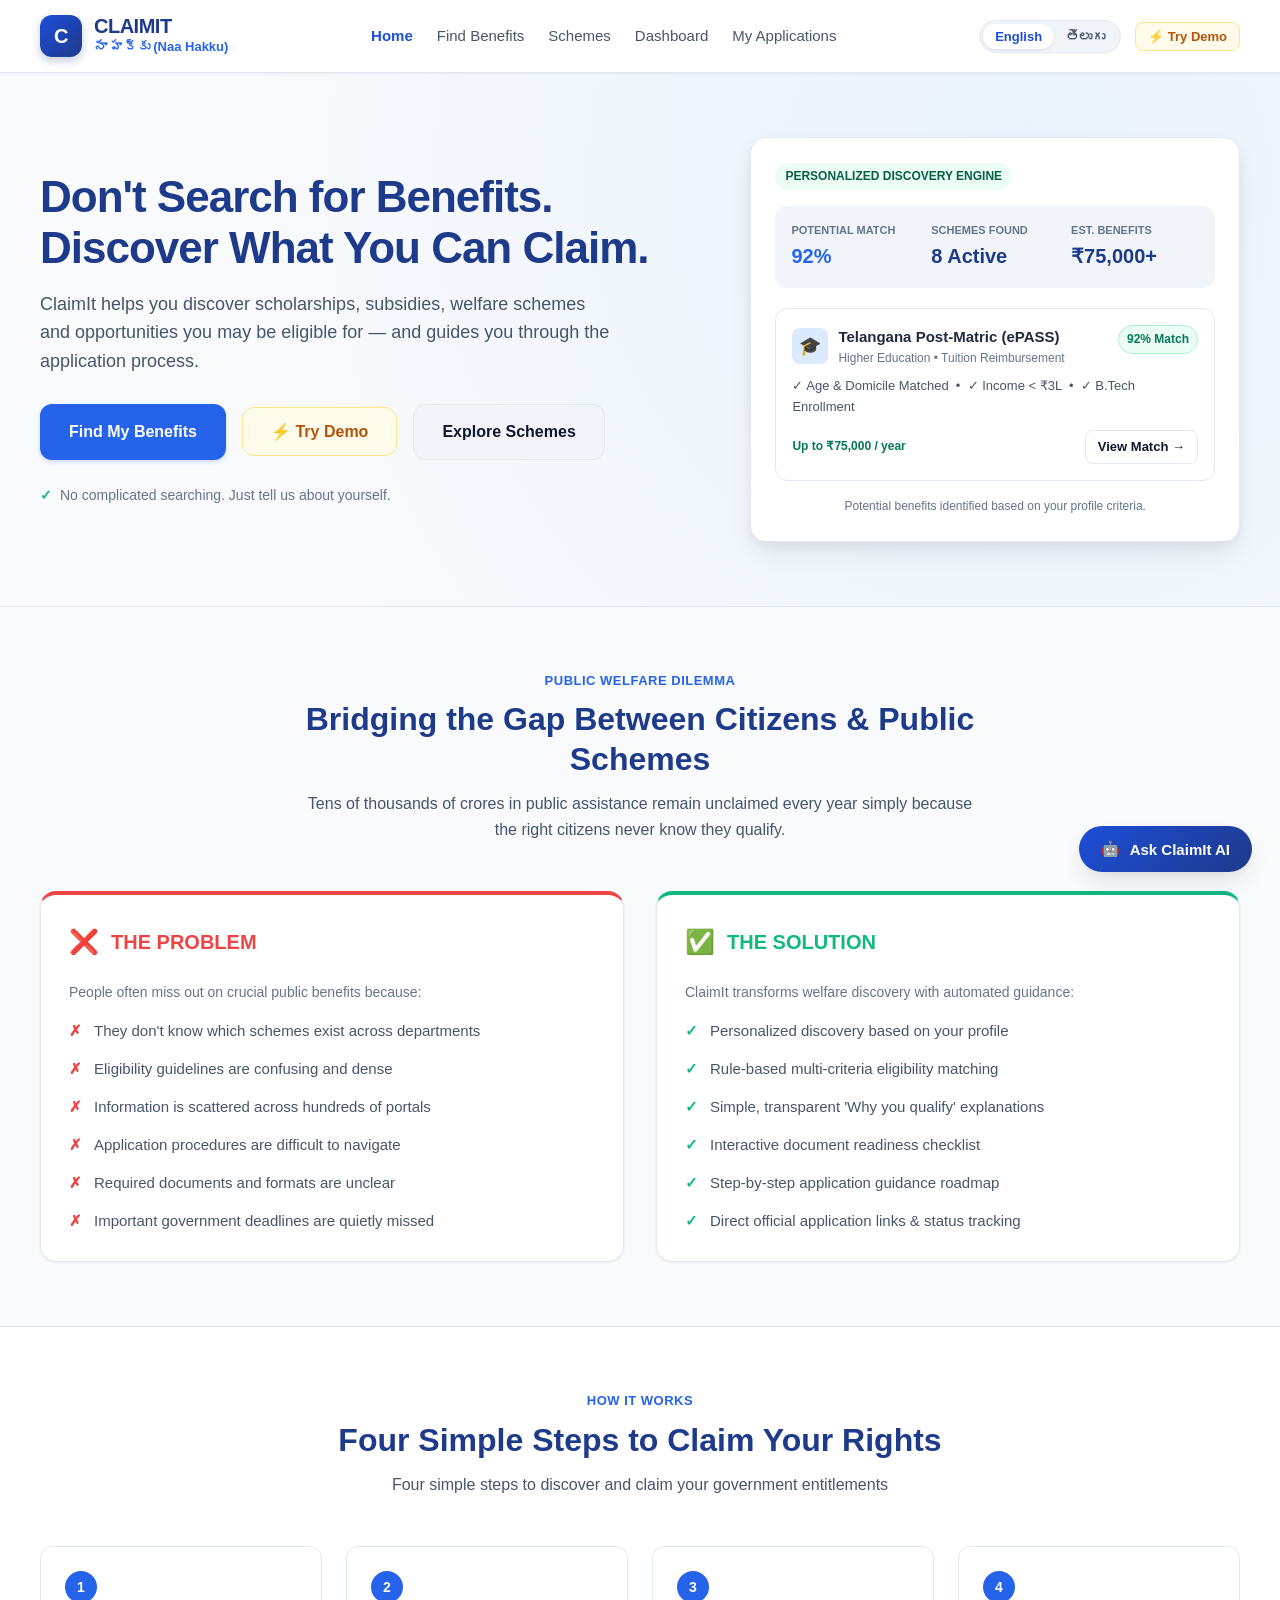
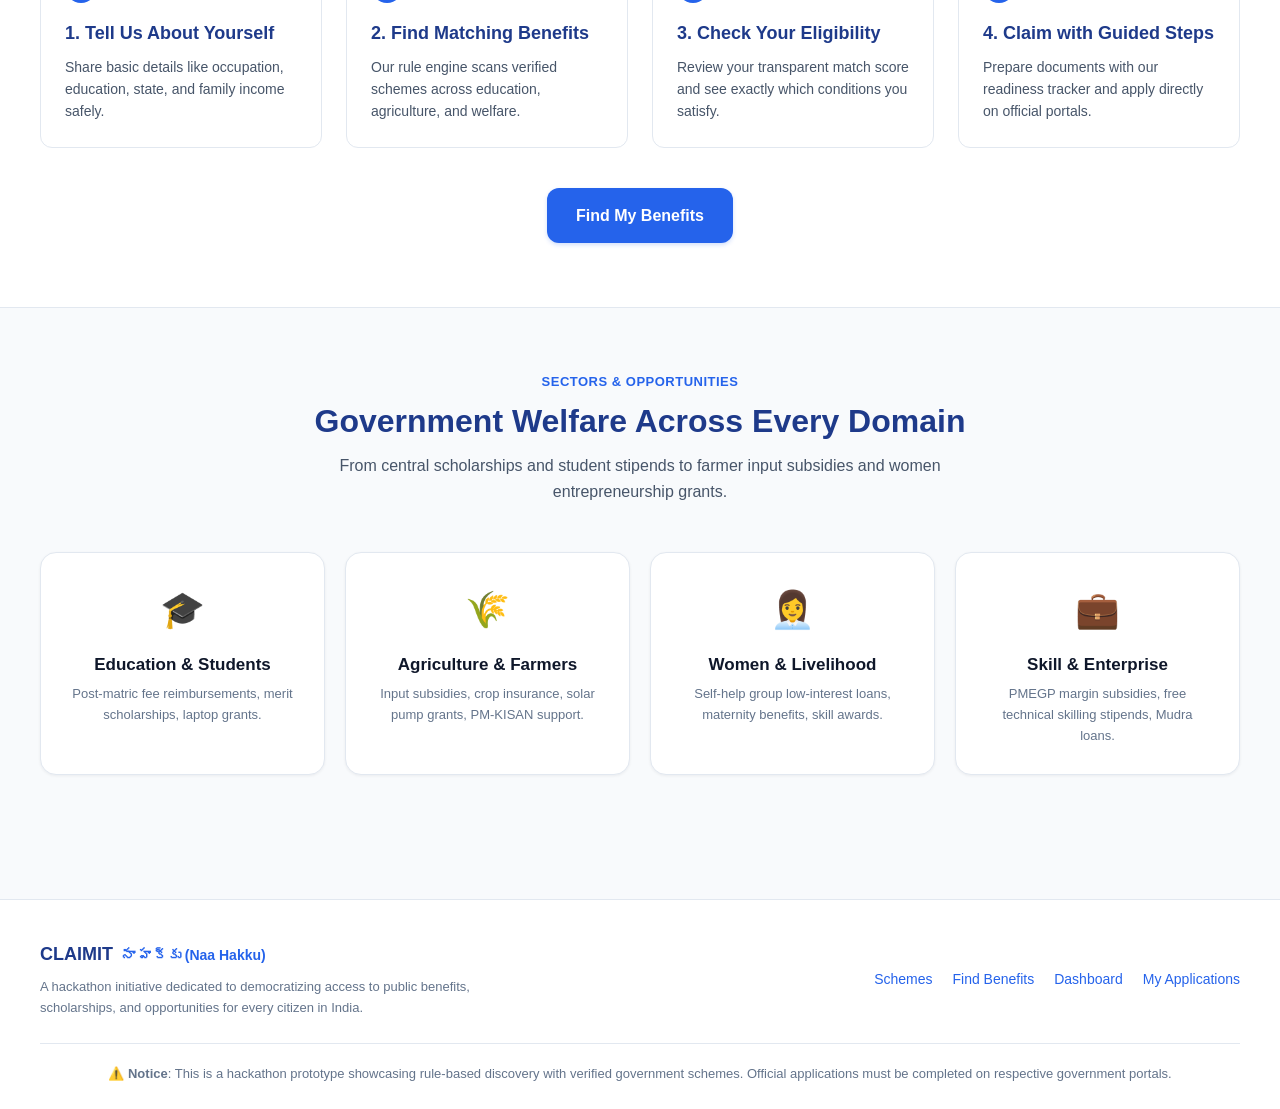
==== index.html @ f0a2bb02 "feat: initialize ClaimIt project structure Set up the project foundation, including React, Vite, Tai" ====
<!DOCTYPE html>
<html lang="en">
<head>
  <meta charset="UTF-8">
  <meta name="viewport" content="width=device-width, initial-scale=1.0">
  <title>CLAIMIT | నా హక్కు - Know What You Deserve, Claim What You're Eligible For</title>
  <meta name="description" content="Personalized government benefits, scholarships, subsidies and welfare schemes discovery platform with rule-based eligibility engine and Telugu language support.">
  <link rel="stylesheet" href="css/style.css">
</head>
<body>

  <!-- Top Navigation Bar -->
  <header class="navbar">
    <div class="container navbar-inner">
      <a href="index.html" class="brand-logo">
        <div class="logo-badge">C</div>
        <div class="logo-text">
          <h1 data-i18n="brand_name">CLAIMIT</h1>
          <span class="identity-telugu" data-i18n="brand_telugu_identity">నా హక్కు (Naa Hakku)</span>
        </div>
      </a>

      <nav>
        <ul class="nav-links">
          <li><a href="index.html" class="active" data-i18n="nav_home">Home</a></li>
          <li><a href="profile.html" data-i18n="nav_find_benefits">Find Benefits</a></li>
          <li><a href="schemes.html" data-i18n="nav_schemes">Schemes</a></li>
          <li><a href="dashboard.html" data-i18n="nav_dashboard">Dashboard</a></li>
          <li><a href="applications.html" data-i18n="nav_applications">My Applications</a></li>
        </ul>
      </nav>

      <div class="nav-actions">
        <!-- Language Switcher -->
        <div class="lang-toggle" role="group" aria-label="Language selection">
          <button class="lang-btn active" data-lang="en">English</button>
          <button class="lang-btn" data-lang="te">తెలుగు</button>
        </div>
        <button class="btn btn-demo btn-sm" data-action="try-demo" data-i18n="btn_try_demo">⚡ Try Demo</button>
      </div>
    </div>
  </header>

  <!-- Hero Section -->
  <section class="hero-section">
    <div class="container hero-grid">
      <div class="hero-content">
        <h1 data-i18n="hero_title">Don't Search for Benefits.<br>Discover What You Can Claim.</h1>
        <p class="subtitle" data-i18n="hero_subtitle">
          ClaimIt helps you discover scholarships, subsidies, welfare schemes and opportunities you may be eligible for — and guides you step-by-step through the application process.
        </p>

        <div class="hero-cta-group">
          <a href="profile.html" class="btn btn-primary btn-lg" data-i18n="btn_find_benefits">Find My Benefits</a>
          <button class="btn btn-demo btn-lg" data-action="try-demo" data-i18n="btn_try_demo">⚡ Try Demo</button>
          <a href="schemes.html" class="btn btn-secondary btn-lg" data-i18n="btn_explore_schemes">Explore Schemes</a>
        </div>

        <div class="hero-hint">
          <span style="color:#10b981; font-weight:bold;">✓</span>
          <span data-i18n="hero_hint">No complicated searching. Just tell us about yourself.</span>
        </div>
      </div>

      <!-- Live Personalized Engine Preview Card -->
      <div class="hero-preview">
        <div class="preview-card">
          <div class="preview-badge-top" data-i18n="preview_badge">Personalized Discovery Engine</div>
          
          <div class="preview-metric-row">
            <div class="metric-item">
              <div class="metric-label">Potential Match</div>
              <div class="metric-value highlight">92%</div>
            </div>
            <div class="metric-item">
              <div class="metric-label">Schemes Found</div>
              <div class="metric-value">8 Active</div>
            </div>
            <div class="metric-item">
              <div class="metric-label">Est. Benefits</div>
              <div class="metric-value">₹75,000+</div>
            </div>
          </div>

          <div class="sample-match-box">
            <div class="match-box-header">
              <div class="scheme-icon-title">
                <div class="scheme-icon-pill">🎓</div>
                <div>
                  <h4 style="font-size:15px; font-weight:700; color:#1e293b;">Telangana Post-Matric (ePASS)</h4>
                  <p style="font-size:12px; color:#64748b;">Higher Education • Tuition Reimbursement</p>
                </div>
              </div>
              <span class="match-score-badge">92% Match</span>
            </div>
            <p style="font-size:13px; color:#475569; margin:8px 0;">
              ✓ Age & Domicile Matched &nbsp;•&nbsp; ✓ Income &lt; ₹3L &nbsp;•&nbsp; ✓ B.Tech Enrollment
            </p>
            <div style="display:flex; justify-content:space-between; align-items:center; margin-top:12px;">
              <span style="font-size:12px; color:#047857; font-weight:700;">Up to ₹75,000 / year</span>
              <a href="scheme-details.html?id=1" class="btn btn-outline btn-sm">View Match &rarr;</a>
            </div>
          </div>

          <div class="disclaimer-note" data-i18n="preview_disclaimer">
            Potential benefits identified based on your profile criteria.
          </div>
        </div>
      </div>
    </div>
  </section>

  <!-- Problem & Solution Section -->
  <section class="section">
    <div class="container">
      <div class="section-header">
        <span class="section-tag">Public Welfare Dilemma</span>
        <h2>Bridging the Gap Between Citizens & Public Schemes</h2>
        <p>Tens of thousands of crores in public assistance remain unclaimed every year simply because the right citizens never know they qualify.</p>
      </div>

      <div class="prob-sol-grid">
        <!-- Problem Card -->
        <div class="card problem-card">
          <div class="card-title-row">
            <span style="font-size:24px;">❌</span>
            <h3 data-i18n="problem_title" style="color:var(--accent-rose);">THE PROBLEM</h3>
          </div>
          <p style="font-size:14px; color:#64748b; margin-bottom:16px;" data-i18n="problem_sub">
            People often miss out on crucial public benefits because:
          </p>
          <ul class="bullet-list">
            <li><span class="bullet-icon red">✗</span> <span data-i18n="prob_1">They don't know which schemes exist across departments</span></li>
            <li><span class="bullet-icon red">✗</span> <span data-i18n="prob_2">Eligibility guidelines are confusing and dense</span></li>
            <li><span class="bullet-icon red">✗</span> <span data-i18n="prob_3">Information is scattered across hundreds of portals</span></li>
            <li><span class="bullet-icon red">✗</span> <span data-i18n="prob_4">Application procedures are difficult to navigate</span></li>
            <li><span class="bullet-icon red">✗</span> <span data-i18n="prob_5">Required documents and formats are unclear</span></li>
            <li><span class="bullet-icon red">✗</span> <span data-i18n="prob_6">Important government deadlines are quietly missed</span></li>
          </ul>
        </div>

        <!-- Solution Card -->
        <div class="card solution-card">
          <div class="card-title-row">
            <span style="font-size:24px;">✅</span>
            <h3 data-i18n="solution_title" style="color:var(--accent-emerald);">THE SOLUTION</h3>
          </div>
          <p style="font-size:14px; color:#64748b; margin-bottom:16px;" data-i18n="solution_sub">
            ClaimIt transforms welfare discovery with automated guidance:
          </p>
          <ul class="bullet-list">
            <li><span class="bullet-icon green">✓</span> <span data-i18n="sol_1">Personalized discovery based on your profile</span></li>
            <li><span class="bullet-icon green">✓</span> <span data-i18n="sol_2">Rule-based multi-criteria eligibility matching</span></li>
            <li><span class="bullet-icon green">✓</span> <span data-i18n="sol_3">Simple, transparent 'Why you qualify' explanations</span></li>
            <li><span class="bullet-icon green">✓</span> <span data-i18n="sol_4">Interactive document readiness checklist</span></li>
            <li><span class="bullet-icon green">✓</span> <span data-i18n="sol_5">Step-by-step application guidance roadmap</span></li>
            <li><span class="bullet-icon green">✓</span> <span data-i18n="sol_6">Direct official application links & status tracking</span></li>
          </ul>
        </div>
      </div>
    </div>
  </section>

  <!-- How It Works Section -->
  <section class="section" style="background-color: #ffffff; border-top: 1px solid var(--border-color); border-bottom: 1px solid var(--border-color);">
    <div class="container">
      <div class="section-header">
        <span class="section-tag" data-i18n="how_title">How It Works</span>
        <h2>Four Simple Steps to Claim Your Rights</h2>
        <p data-i18n="how_sub">Four simple steps to discover and claim your government entitlements</p>
      </div>

      <div class="steps-grid">
        <div class="step-card">
          <div class="step-number">1</div>
          <h4 data-i18n="step_1_title">1. Tell Us About Yourself</h4>
          <p data-i18n="step_1_desc">Share basic details like occupation, education, state, and family income safely.</p>
        </div>

        <div class="step-card">
          <div class="step-number">2</div>
          <h4 data-i18n="step_2_title">2. Find Matching Benefits</h4>
          <p data-i18n="step_2_desc">Our rule engine scans verified schemes across education, agriculture, and welfare.</p>
        </div>

        <div class="step-card">
          <div class="step-number">3</div>
          <h4 data-i18n="step_3_title">3. Check Your Eligibility</h4>
          <p data-i18n="step_3_desc">Review your transparent match score and see exactly which conditions you satisfy.</p>
        </div>

        <div class="step-card">
          <div class="step-number">4</div>
          <h4 data-i18n="step_4_title">4. Claim with Guided Steps</h4>
          <p data-i18n="step_4_desc">Prepare documents with our readiness tracker and apply directly on official portals.</p>
        </div>
      </div>

      <div style="text-align:center; margin-top:40px;">
        <a href="profile.html" class="btn btn-primary btn-lg" data-i18n="btn_find_benefits">Find My Benefits Now &rarr;</a>
      </div>
    </div>
  </section>

  <!-- Scheme Categories Preview -->
  <section class="section">
    <div class="container">
      <div class="section-header">
        <span class="section-tag">Sectors & Opportunities</span>
        <h2>Government Welfare Across Every Domain</h2>
        <p>From central scholarships and student stipends to farmer input subsidies and women entrepreneurship grants.</p>
      </div>

      <div style="display:grid; grid-template-columns:repeat(auto-fit, minmax(240px, 1fr)); gap:20px;">
        <div class="card" style="text-align:center;">
          <div style="font-size:36px; margin-bottom:12px;">🎓</div>
          <h4 style="font-size:17px; font-weight:700; margin-bottom:6px;">Education & Students</h4>
          <p style="font-size:13px; color:var(--text-dim);">Post-matric fee reimbursements, merit scholarships, laptop grants.</p>
        </div>
        <div class="card" style="text-align:center;">
          <div style="font-size:36px; margin-bottom:12px;">🌾</div>
          <h4 style="font-size:17px; font-weight:700; margin-bottom:6px;">Agriculture & Farmers</h4>
          <p style="font-size:13px; color:var(--text-dim);">Input subsidies, crop insurance, solar pump grants, PM-KISAN support.</p>
        </div>
        <div class="card" style="text-align:center;">
          <div style="font-size:36px; margin-bottom:12px;">👩‍💼</div>
          <h4 style="font-size:17px; font-weight:700; margin-bottom:6px;">Women & Livelihood</h4>
          <p style="font-size:13px; color:var(--text-dim);">Self-help group low-interest loans, maternity benefits, skill awards.</p>
        </div>
        <div class="card" style="text-align:center;">
          <div style="font-size:36px; margin-bottom:12px;">💼</div>
          <h4 style="font-size:17px; font-weight:700; margin-bottom:6px;">Skill & Enterprise</h4>
          <p style="font-size:13px; color:var(--text-dim);">PMEGP margin subsidies, free technical skilling stipends, Mudra loans.</p>
        </div>
      </div>
    </div>
  </section>

  <!-- Footer -->
  <footer class="footer">
    <div class="container">
      <div class="footer-inner">
        <div>
          <div style="display:flex; align-items:center; gap:8px; margin-bottom:8px;">
            <span style="font-weight:800; font-size:18px; color:var(--primary-900);">CLAIMIT</span>
            <span style="font-weight:700; color:var(--primary-600); font-size:14px;">నా హక్కు (Naa Hakku)</span>
          </div>
          <p style="font-size:13px; color:var(--text-dim); max-width:480px;">
            A hackathon initiative dedicated to democratizing access to public benefits, scholarships, and opportunities for every citizen in India.
          </p>
        </div>
        <div style="display:flex; gap:20px; font-size:14px;">
          <a href="schemes.html" data-i18n="nav_schemes">Schemes</a>
          <a href="profile.html" data-i18n="nav_find_benefits">Find Benefits</a>
          <a href="dashboard.html" data-i18n="nav_dashboard">Dashboard</a>
          <a href="applications.html" data-i18n="nav_applications">My Applications</a>
        </div>
      </div>
      <div class="footer-copy">
        ⚠️ <strong>Notice</strong>: This is a hackathon prototype showcasing rule-based discovery with verified government schemes. Official applications must be completed on respective government portals.
      </div>
    </div>
  </footer>

  <!-- Scripts -->
  <script src="js/translations.js"></script>
  <script src="js/main.js"></script>
  <script src="js/ai-assistant.js"></script>
</body>
</html>
---- css/style.css ----
/* =======================================================
   CLAIMIT (నా హక్కు - Naa Hakku) Design System & Stylesheet
   Modern, trustworthy, public-service inspired UI
   ======================================================= */

:root {
  /* Color Palette */
  --primary-50: #eff6ff;
  --primary-100: #dbeafe;
  --primary-200: #bfdbfe;
  --primary-500: #3b82f6;
  --primary-600: #2563eb;
  --primary-700: #1d4ed8;
  --primary-800: #1e40af;
  --primary-900: #1e3a8a;

  --accent-emerald: #10b981;
  --accent-emerald-light: #ecfdf5;
  --accent-amber: #f59e0b;
  --accent-amber-light: #fffbeb;
  --accent-rose: #ef4444;
  --accent-rose-light: #fef2f2;
  --accent-purple: #8b5cf6;

  /* Neutral Tones */
  --surface-bg: #f8fafc;
  --surface-card: #ffffff;
  --surface-subtle: #f1f5f9;
  --border-color: #e2e8f0;
  --border-focus: #93c5fd;
  
  --text-main: #0f172a;
  --text-muted: #475569;
  --text-dim: #64748b;
  --text-white: #ffffff;

  /* Typography & Layout */
  --font-sans: 'Inter', -apple-system, BlinkMacSystemFont, 'Segoe UI', Roboto, Helvetica, Arial, sans-serif;
  --font-telugu: 'Mandali', 'Tenali Ramakrishna', 'Gautami', var(--font-sans);
  --radius-sm: 8px;
  --radius-md: 12px;
  --radius-lg: 16px;
  --radius-full: 9999px;

  --shadow-sm: 0 1px 3px rgba(15, 23, 42, 0.06);
  --shadow-md: 0 4px 12px -2px rgba(15, 23, 42, 0.08), 0 2px 6px -1px rgba(15, 23, 42, 0.04);
  --shadow-lg: 0 12px 24px -4px rgba(15, 23, 42, 0.1), 0 4px 12px -2px rgba(15, 23, 42, 0.05);

  --max-width: 1240px;
  --transition: all 0.2s ease-in-out;
}

/* Reset & Global */
*, *::before, *::after {
  box-sizing: border-box;
  margin: 0;
  padding: 0;
}

body {
  font-family: var(--font-sans);
  background-color: var(--surface-bg);
  color: var(--text-main);
  line-height: 1.6;
  -webkit-font-smoothing: antialiased;
}

a {
  color: var(--primary-600);
  text-decoration: none;
  transition: var(--transition);
}

a:hover {
  color: var(--primary-700);
}

/* Container */
.container {
  width: 100%;
  max-width: var(--max-width);
  margin-left: auto;
  margin-right: auto;
  padding-left: 20px;
  padding-right: 20px;
}

/* Navbar */
.navbar {
  background-color: #ffffff;
  border-bottom: 1px solid var(--border-color);
  position: sticky;
  top: 0;
  z-index: 1000;
  box-shadow: var(--shadow-sm);
}

.navbar-inner {
  display: flex;
  align-items: center;
  justify-content: space-between;
  height: 72px;
}

.brand-logo {
  display: flex;
  align-items: center;
  gap: 12px;
  text-decoration: none;
}

.logo-badge {
  background: linear-gradient(135deg, var(--primary-700), var(--primary-900));
  color: #fff;
  width: 42px;
  height: 42px;
  border-radius: var(--radius-md);
  display: flex;
  align-items: center;
  justify-content: center;
  font-size: 20px;
  font-weight: 800;
  letter-spacing: -0.5px;
  box-shadow: 0 4px 10px rgba(30, 58, 138, 0.25);
}

.logo-text h1 {
  font-size: 20px;
  font-weight: 800;
  color: var(--primary-900);
  letter-spacing: -0.5px;
  line-height: 1.1;
}

.logo-text .identity-telugu {
  font-size: 13px;
  font-weight: 600;
  color: var(--primary-600);
  display: block;
}

.nav-links {
  display: flex;
  align-items: center;
  gap: 24px;
  list-style: none;
}

.nav-links a {
  font-size: 15px;
  font-weight: 500;
  color: var(--text-muted);
}

.nav-links a:hover, .nav-links a.active {
  color: var(--primary-700);
  font-weight: 600;
}

.nav-actions {
  display: flex;
  align-items: center;
  gap: 14px;
}

/* Language Toggle */
.lang-toggle {
  display: flex;
  background-color: var(--surface-subtle);
  border: 1px solid var(--border-color);
  border-radius: var(--radius-full);
  padding: 3px;
}

.lang-btn {
  background: transparent;
  border: none;
  padding: 5px 12px;
  border-radius: var(--radius-full);
  font-size: 13px;
  font-weight: 600;
  color: var(--text-muted);
  cursor: pointer;
  transition: var(--transition);
}

.lang-btn.active {
  background-color: #ffffff;
  color: var(--primary-700);
  box-shadow: 0 1px 3px rgba(0,0,0,0.1);
}

/* Buttons */
.btn {
  display: inline-flex;
  align-items: center;
  justify-content: center;
  gap: 8px;
  padding: 10px 20px;
  border-radius: var(--radius-sm);
  font-size: 14px;
  font-weight: 600;
  cursor: pointer;
  border: 1px solid transparent;
  transition: var(--transition);
  text-decoration: none;
  white-space: nowrap;
}

.btn-primary {
  background-color: var(--primary-600);
  color: #ffffff;
  box-shadow: 0 2px 4px rgba(37, 99, 235, 0.2);
}

.btn-primary:hover {
  background-color: var(--primary-700);
  color: #ffffff;
}

.btn-secondary {
  background-color: var(--surface-subtle);
  color: var(--text-main);
  border-color: var(--border-color);
}

.btn-secondary:hover {
  background-color: #e2e8f0;
}

.btn-demo {
  background-color: var(--accent-amber-light);
  color: #b45309;
  border: 1px solid #fde68a;
}

.btn-demo:hover {
  background-color: #fef3c7;
  color: #92400e;
}

.btn-sm {
  padding: 6px 12px;
  font-size: 13px;
}

.btn-lg {
  padding: 14px 28px;
  font-size: 16px;
  border-radius: var(--radius-md);
}

.btn-outline {
  background: transparent;
  border-color: var(--border-color);
  color: var(--text-main);
}

.btn-outline:hover {
  border-color: var(--primary-600);
  color: var(--primary-600);
  background-color: var(--primary-50);
}

/* Hero Section */
.hero-section {
  padding: 64px 0;
  background: radial-gradient(circle at 80% 20%, rgba(219, 234, 254, 0.5) 0%, rgba(248, 250, 252, 1) 70%);
  border-bottom: 1px solid var(--border-color);
}

.hero-grid {
  display: grid;
  grid-template-columns: 1.15fr 0.85fr;
  gap: 48px;
  align-items: center;
}

.hero-content h1 {
  font-size: 44px;
  line-height: 1.15;
  font-weight: 800;
  color: var(--primary-900);
  letter-spacing: -1px;
  margin-bottom: 16px;
}

.hero-content p.subtitle {
  font-size: 18px;
  color: var(--text-muted);
  line-height: 1.6;
  margin-bottom: 28px;
  max-width: 580px;
}

.hero-cta-group {
  display: flex;
  align-items: center;
  gap: 16px;
  margin-bottom: 24px;
  flex-wrap: wrap;
}

.hero-hint {
  display: flex;
  align-items: center;
  gap: 8px;
  font-size: 14px;
  color: var(--text-dim);
}

/* Hero Preview Card */
.preview-card {
  background: #ffffff;
  border-radius: var(--radius-lg);
  border: 1px solid var(--border-color);
  box-shadow: var(--shadow-lg);
  padding: 24px;
  position: relative;
}

.preview-badge-top {
  display: inline-flex;
  align-items: center;
  gap: 6px;
  background: var(--accent-emerald-light);
  color: #065f46;
  padding: 4px 10px;
  border-radius: var(--radius-full);
  font-size: 12px;
  font-weight: 700;
  text-transform: uppercase;
  margin-bottom: 16px;
}

.preview-metric-row {
  display: grid;
  grid-template-columns: repeat(3, 1fr);
  gap: 12px;
  margin-bottom: 20px;
  background: var(--surface-subtle);
  padding: 16px;
  border-radius: var(--radius-md);
}

.metric-item .metric-label {
  font-size: 11px;
  text-transform: uppercase;
  color: var(--text-dim);
  font-weight: 600;
}

.metric-item .metric-value {
  font-size: 20px;
  font-weight: 800;
  color: var(--primary-900);
}

.metric-item .metric-value.highlight {
  color: var(--primary-600);
}

.sample-match-box {
  border: 1px solid var(--border-color);
  border-radius: var(--radius-md);
  padding: 16px;
  margin-bottom: 16px;
  background: #ffffff;
}

.match-box-header {
  display: flex;
  justify-content: space-between;
  align-items: flex-start;
  margin-bottom: 8px;
}

.scheme-icon-title {
  display: flex;
  align-items: center;
  gap: 10px;
}

.scheme-icon-pill {
  width: 36px;
  height: 36px;
  border-radius: var(--radius-sm);
  background: var(--primary-100);
  color: var(--primary-700);
  display: flex;
  align-items: center;
  justify-content: center;
  font-size: 18px;
}

.match-score-badge {
  background: #ecfdf5;
  color: #047857;
  font-size: 12px;
  font-weight: 700;
  padding: 4px 8px;
  border-radius: var(--radius-full);
  border: 1px solid #a7f3d0;
}

.disclaimer-note {
  font-size: 12px;
  color: var(--text-dim);
  text-align: center;
}

/* Sections */
.section {
  padding: 64px 0;
}

.section-header {
  text-align: center;
  max-width: 680px;
  margin: 0 auto 48px auto;
}

.section-header .section-tag {
  font-size: 13px;
  font-weight: 700;
  text-transform: uppercase;
  letter-spacing: 0.5px;
  color: var(--primary-600);
  margin-bottom: 8px;
  display: block;
}

.section-header h2 {
  font-size: 32px;
  font-weight: 800;
  color: var(--primary-900);
  line-height: 1.25;
  margin-bottom: 12px;
}

.section-header p {
  font-size: 16px;
  color: var(--text-muted);
}

/* Problem / Solution Grid */
.prob-sol-grid {
  display: grid;
  grid-template-columns: 1fr 1fr;
  gap: 32px;
}

.card {
  background: #ffffff;
  border: 1px solid var(--border-color);
  border-radius: var(--radius-lg);
  padding: 28px;
  box-shadow: var(--shadow-sm);
}

.problem-card {
  border-top: 4px solid var(--accent-rose);
}

.solution-card {
  border-top: 4px solid var(--accent-emerald);
}

.card-title-row {
  display: flex;
  align-items: center;
  gap: 12px;
  margin-bottom: 20px;
}

.card-title-row h3 {
  font-size: 20px;
  font-weight: 700;
}

.bullet-list {
  list-style: none;
  display: flex;
  flex-direction: column;
  gap: 14px;
}

.bullet-list li {
  display: flex;
  align-items: flex-start;
  gap: 12px;
  font-size: 15px;
  color: var(--text-muted);
}

.bullet-icon.red {
  color: var(--accent-rose);
  font-weight: bold;
}

.bullet-icon.green {
  color: var(--accent-emerald);
  font-weight: bold;
}

/* How it Works 4 Steps */
.steps-grid {
  display: grid;
  grid-template-columns: repeat(4, 1fr);
  gap: 24px;
}

.step-card {
  background: #ffffff;
  border: 1px solid var(--border-color);
  border-radius: var(--radius-md);
  padding: 24px;
  position: relative;
  transition: var(--transition);
}

.step-card:hover {
  transform: translateY(-4px);
  box-shadow: var(--shadow-md);
}

.step-number {
  width: 32px;
  height: 32px;
  border-radius: var(--radius-full);
  background: var(--primary-600);
  color: #ffffff;
  display: flex;
  align-items: center;
  justify-content: center;
  font-weight: 700;
  font-size: 14px;
  margin-bottom: 16px;
}

.step-card h4 {
  font-size: 18px;
  font-weight: 700;
  color: var(--primary-900);
  margin-bottom: 8px;
}

.step-card p {
  font-size: 14px;
  color: var(--text-muted);
}

/* Schemes Catalog Grid */
.schemes-filter-bar {
  background: #ffffff;
  border: 1px solid var(--border-color);
  border-radius: var(--radius-md);
  padding: 16px;
  margin-bottom: 28px;
  display: flex;
  flex-wrap: wrap;
  gap: 16px;
  align-items: center;
  justify-content: space-between;
}

.filter-group {
  display: flex;
  align-items: center;
  gap: 10px;
  flex-wrap: wrap;
}

.filter-select, .filter-input {
  padding: 8px 14px;
  border-radius: var(--radius-sm);
  border: 1px solid var(--border-color);
  background: #ffffff;
  font-size: 14px;
  color: var(--text-main);
  outline: none;
}

.filter-select:focus, .filter-input:focus {
  border-color: var(--primary-600);
  box-shadow: 0 0 0 3px rgba(37, 99, 235, 0.1);
}

.schemes-grid {
  display: grid;
  grid-template-columns: repeat(auto-fill, minmax(360px, 1fr));
  gap: 24px;
}

.scheme-card {
  background: #ffffff;
  border: 1px solid var(--border-color);
  border-radius: var(--radius-lg);
  padding: 24px;
  display: flex;
  flex-direction: column;
  justify-content: space-between;
  box-shadow: var(--shadow-sm);
  transition: var(--transition);
}

.scheme-card:hover {
  transform: translateY(-3px);
  box-shadow: var(--shadow-md);
  border-color: var(--border-focus);
}

.scheme-card-header {
  display: flex;
  justify-content: space-between;
  align-items: flex-start;
  margin-bottom: 12px;
  gap: 12px;
}

.category-tag {
  font-size: 12px;
  font-weight: 600;
  padding: 4px 10px;
  border-radius: var(--radius-full);
  background: var(--primary-50);
  color: var(--primary-700);
  display: inline-block;
}

.scheme-card h3 {
  font-size: 18px;
  font-weight: 700;
  color: var(--primary-900);
  margin-bottom: 8px;
  line-height: 1.35;
}

.scheme-card p.desc {
  font-size: 14px;
  color: var(--text-muted);
  margin-bottom: 16px;
  line-height: 1.5;
  display: -webkit-box;
  -webkit-line-clamp: 3;
  -webkit-box-orient: vertical;
  overflow: hidden;
}

.scheme-meta-box {
  background: var(--surface-subtle);
  border-radius: var(--radius-sm);
  padding: 12px;
  margin-bottom: 16px;
}

.meta-row {
  display: flex;
  justify-content: space-between;
  font-size: 13px;
  margin-bottom: 4px;
}

.meta-row:last-child {
  margin-bottom: 0;
}

.meta-label {
  color: var(--text-dim);
}

.meta-val {
  font-weight: 600;
  color: var(--text-main);
}

.meta-val.green {
  color: #047857;
  font-weight: 700;
}

/* Forms */
.form-card {
  background: #ffffff;
  border: 1px solid var(--border-color);
  border-radius: var(--radius-lg);
  padding: 36px;
  box-shadow: var(--shadow-md);
  max-width: 860px;
  margin: 0 auto;
}

.form-grid {
  display: grid;
  grid-template-columns: 1fr 1fr;
  gap: 20px;
}

.form-group {
  display: flex;
  flex-direction: column;
  gap: 6px;
}

.form-group.full {
  grid-column: span 2;
}

.form-label {
  font-size: 14px;
  font-weight: 600;
  color: var(--text-main);
}

.form-control {
  padding: 10px 14px;
  border: 1px solid var(--border-color);
  border-radius: var(--radius-sm);
  font-size: 15px;
  color: var(--text-main);
  background: #ffffff;
  outline: none;
  font-family: inherit;
}

.form-control:focus {
  border-color: var(--primary-600);
  box-shadow: 0 0 0 3px rgba(37, 99, 235, 0.1);
}

.helper-text {
  font-size: 12px;
  color: var(--text-dim);
}

/* Document Readiness Progress Bar */
.readiness-meter {
  background: #ffffff;
  border: 1px solid var(--border-color);
  border-radius: var(--radius-md);
  padding: 20px;
  margin-bottom: 24px;
}

.meter-header {
  display: flex;
  justify-content: space-between;
  align-items: center;
  margin-bottom: 8px;
}

.meter-title {
  font-weight: 700;
  color: var(--primary-900);
  font-size: 16px;
}

.meter-score {
  font-weight: 800;
  color: var(--primary-700);
  font-size: 16px;
}

.progress-track {
  width: 100%;
  height: 10px;
  background: #e2e8f0;
  border-radius: var(--radius-full);
  overflow: hidden;
  margin-bottom: 8px;
}

.progress-fill {
  height: 100%;
  background: linear-gradient(90deg, var(--primary-600), var(--accent-emerald));
  border-radius: var(--radius-full);
  transition: width 0.4s ease;
}

/* Timeline application steps */
.timeline {
  display: flex;
  flex-direction: column;
  gap: 20px;
  position: relative;
  padding-left: 28px;
}

.timeline::before {
  content: '';
  position: absolute;
  left: 11px;
  top: 10px;
  bottom: 10px;
  width: 2px;
  background: var(--border-color);
}

.timeline-step {
  position: relative;
}

.timeline-dot {
  position: absolute;
  left: -28px;
  top: 4px;
  width: 24px;
  height: 24px;
  border-radius: var(--radius-full);
  background: var(--primary-600);
  color: #fff;
  display: flex;
  align-items: center;
  justify-content: center;
  font-size: 12px;
  font-weight: 700;
}

.timeline-content {
  background: #ffffff;
  border: 1px solid var(--border-color);
  border-radius: var(--radius-md);
  padding: 16px;
}

.timeline-content h4 {
  font-size: 16px;
  font-weight: 700;
  color: var(--primary-900);
  margin-bottom: 4px;
}

.timeline-content p {
  font-size: 14px;
  color: var(--text-muted);
}

/* Document Checklist */
.checklist {
  list-style: none;
  display: flex;
  flex-direction: column;
  gap: 12px;
}

.check-item {
  display: flex;
  align-items: center;
  justify-content: space-between;
  padding: 12px 16px;
  border: 1px solid var(--border-color);
  border-radius: var(--radius-sm);
  background: #ffffff;
  cursor: pointer;
  transition: var(--transition);
}

.check-item:hover {
  background: var(--surface-subtle);
}

.check-item.ready {
  border-color: #a7f3d0;
  background: #f0fdf4;
}

.check-left {
  display: flex;
  align-items: center;
  gap: 12px;
}

.check-box {
  width: 20px;
  height: 20px;
  border-radius: 4px;
  border: 2px solid #94a3b8;
  display: flex;
  align-items: center;
  justify-content: center;
  font-size: 12px;
  font-weight: bold;
}

.check-item.ready .check-box {
  background: #10b981;
  border-color: #10b981;
  color: #ffffff;
}

/* Badges */
.badge {
  display: inline-flex;
  align-items: center;
  padding: 4px 8px;
  border-radius: var(--radius-full);
  font-size: 12px;
  font-weight: 600;
}

.badge-interested {
  background: #eff6ff;
  color: #1d4ed8;
  border: 1px solid #bfdbfe;
}

.badge-started {
  background: #fef3c7;
  color: #92400e;
  border: 1px solid #fde68a;
}

.badge-submitted {
  background: #f3e8ff;
  color: #6b21a8;
  border: 1px solid #d8b4fe;
}

.badge-approved {
  background: #ecfdf5;
  color: #065f46;
  border: 1px solid #a7f3d0;
}

.badge-rejected {
  background: #fef2f2;
  color: #991b1b;
  border: 1px solid #fecaca;
}

/* Dashboard Summary Cards */
.dash-metric-grid {
  display: grid;
  grid-template-columns: repeat(4, 1fr);
  gap: 20px;
  margin-bottom: 32px;
}

.dash-card {
  background: #ffffff;
  border: 1px solid var(--border-color);
  border-radius: var(--radius-md);
  padding: 20px;
  box-shadow: var(--shadow-sm);
}

.dash-card .card-title {
  font-size: 13px;
  font-weight: 600;
  text-transform: uppercase;
  color: var(--text-dim);
  margin-bottom: 6px;
}

.dash-card .card-num {
  font-size: 28px;
  font-weight: 800;
  color: var(--primary-900);
}

/* AI Assistant Drawer / Modal */
.ai-trigger-btn {
  position: fixed;
  bottom: 28px;
  right: 28px;
  background: linear-gradient(135deg, var(--primary-700), var(--primary-900));
  color: #ffffff;
  padding: 14px 22px;
  border-radius: var(--radius-full);
  box-shadow: var(--shadow-lg);
  display: flex;
  align-items: center;
  gap: 10px;
  cursor: pointer;
  z-index: 999;
  border: none;
  font-weight: 700;
  font-size: 15px;
  transition: var(--transition);
}

.ai-trigger-btn:hover {
  transform: scale(1.04);
}

.ai-modal-overlay {
  position: fixed;
  inset: 0;
  background: rgba(15, 23, 42, 0.4);
  backdrop-filter: blur(4px);
  z-index: 2000;
  display: none;
  align-items: center;
  justify-content: center;
}

.ai-modal-overlay.open {
  display: flex;
}

.ai-chat-box {
  background: #ffffff;
  width: 90%;
  max-width: 540px;
  height: 600px;
  border-radius: var(--radius-lg);
  box-shadow: var(--shadow-lg);
  display: flex;
  flex-direction: column;
  overflow: hidden;
}

.ai-chat-header {
  padding: 16px 20px;
  background: var(--primary-900);
  color: #ffffff;
  display: flex;
  justify-content: space-between;
  align-items: center;
}

.ai-chat-messages {
  flex: 1;
  padding: 20px;
  overflow-y: auto;
  display: flex;
  flex-direction: column;
  gap: 14px;
  background: var(--surface-bg);
}

.chat-bubble {
  max-width: 85%;
  padding: 12px 16px;
  border-radius: var(--radius-md);
  font-size: 14px;
  line-height: 1.5;
}

.chat-bubble.assistant {
  background: #ffffff;
  border: 1px solid var(--border-color);
  color: var(--text-main);
  align-self: flex-start;
  box-shadow: var(--shadow-sm);
}

.chat-bubble.user {
  background: var(--primary-600);
  color: #ffffff;
  align-self: flex-end;
}

.ai-chips-row {
  display: flex;
  gap: 8px;
  flex-wrap: wrap;
  padding: 10px 16px;
  background: #ffffff;
  border-top: 1px solid var(--border-color);
}

.ai-chip {
  background: var(--surface-subtle);
  border: 1px solid var(--border-color);
  border-radius: var(--radius-full);
  padding: 4px 10px;
  font-size: 12px;
  cursor: pointer;
  color: var(--text-muted);
  transition: var(--transition);
}

.ai-chip:hover {
  background: var(--primary-50);
  color: var(--primary-700);
  border-color: var(--primary-200);
}

.ai-chat-input-row {
  display: flex;
  padding: 12px 16px;
  background: #ffffff;
  border-top: 1px solid var(--border-color);
  gap: 10px;
}

.ai-chat-input {
  flex: 1;
  padding: 10px 14px;
  border: 1px solid var(--border-color);
  border-radius: var(--radius-sm);
  outline: none;
}

/* Footer */
.footer {
  background: #ffffff;
  border-top: 1px solid var(--border-color);
  padding: 40px 0 24px 0;
  margin-top: 60px;
}

.footer-inner {
  display: flex;
  justify-content: space-between;
  align-items: center;
  flex-wrap: wrap;
  gap: 20px;
  padding-bottom: 24px;
  border-bottom: 1px solid var(--border-color);
}

.footer-copy {
  text-align: center;
  font-size: 13px;
  color: var(--text-dim);
  margin-top: 20px;
}

/* Responsive Media Queries */
@media (max-width: 960px) {
  .hero-grid {
    grid-template-columns: 1fr;
  }
  .prob-sol-grid {
    grid-template-columns: 1fr;
  }
  .steps-grid {
    grid-template-columns: 1fr 1fr;
  }
  .dash-metric-grid {
    grid-template-columns: 1fr 1fr;
  }
  .form-grid {
    grid-template-columns: 1fr;
  }
  .form-group.full {
    grid-column: span 1;
  }
}

@media (max-width: 640px) {
  .steps-grid {
    grid-template-columns: 1fr;
  }
  .dash-metric-grid {
    grid-template-columns: 1fr;
  }
  .hero-content h1 {
    font-size: 32px;
  }
  .nav-links {
    display: none; /* Mobile menu handles toggle */
  }
}
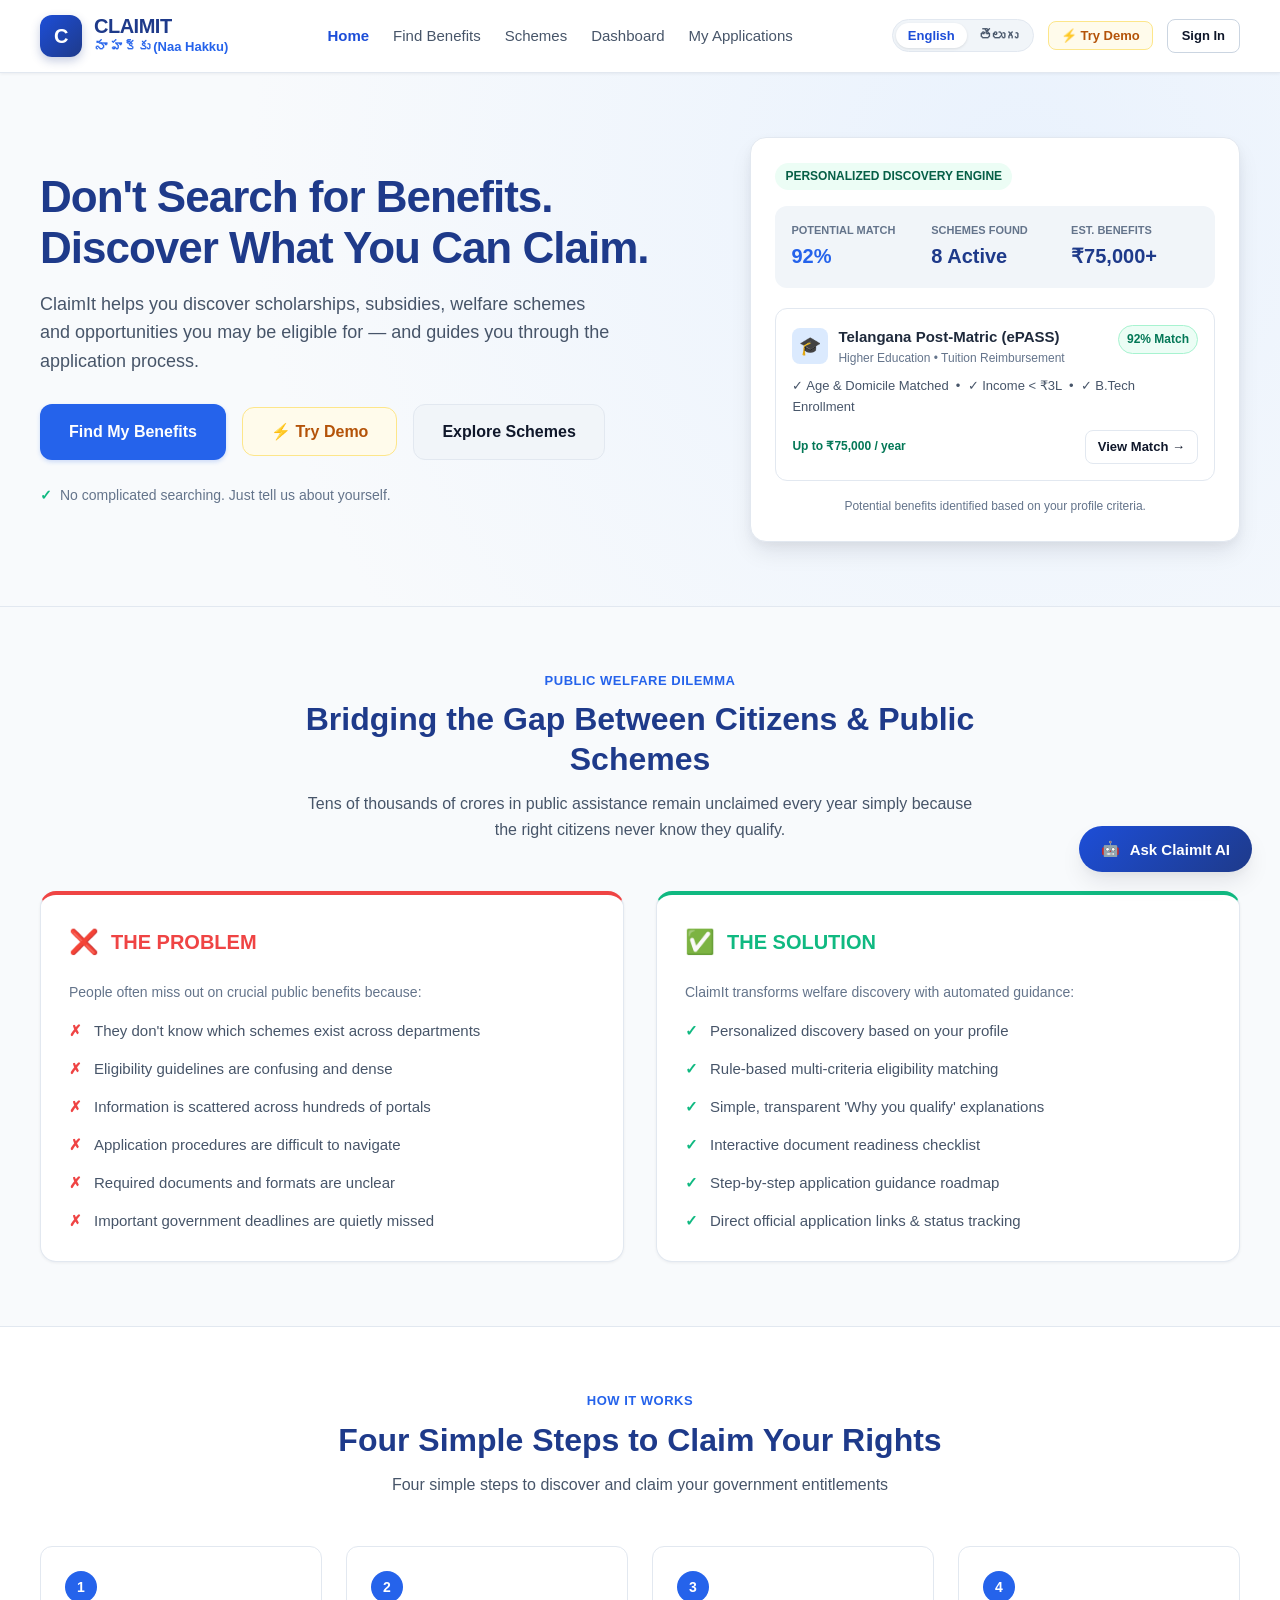
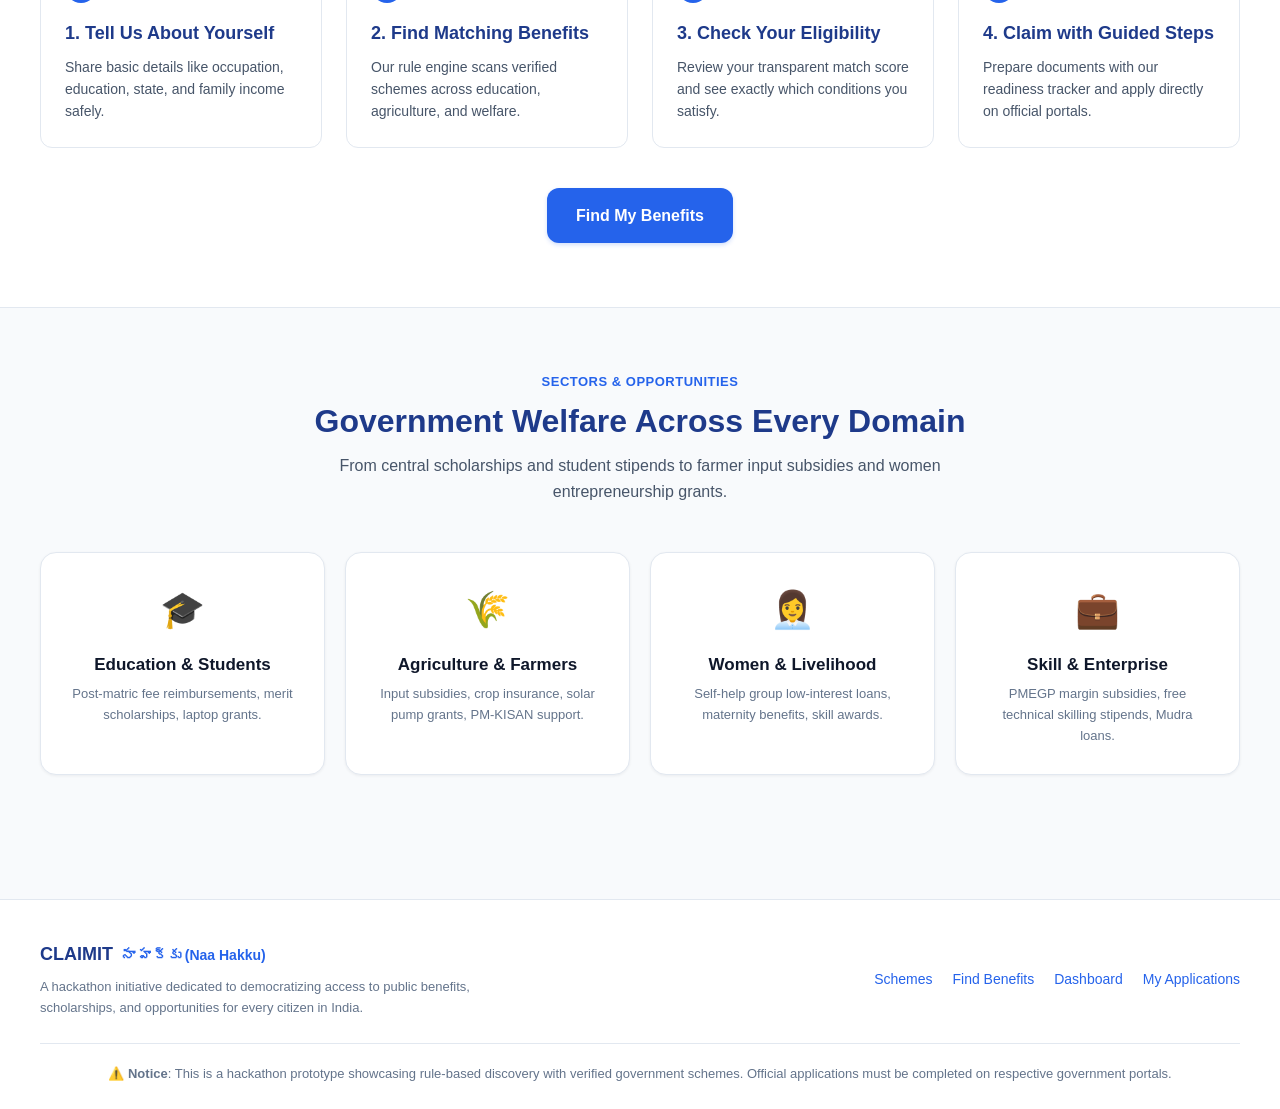
==== commit 69b57052: "feat: implement user authentication flow Add login and registration functionality with API integrati" ====
--- a/index.html
+++ b/index.html
@@ -37,6 +37,9 @@
           <button class="lang-btn" data-lang="te">తెలుగు</button>
         </div>
         <button class="btn btn-demo btn-sm" data-action="try-demo" data-i18n="btn_try_demo">⚡ Try Demo</button>
+        <div class="nav-auth-container">
+          <a href="login.html" class="btn btn-outline btn-sm" data-i18n="nav_login" style="font-weight:600; padding:6px 14px; border-color:#cbd5e1; color:var(--text-main); text-decoration:none;">Sign In</a>
+        </div>
       </div>
     </div>
   </header>
